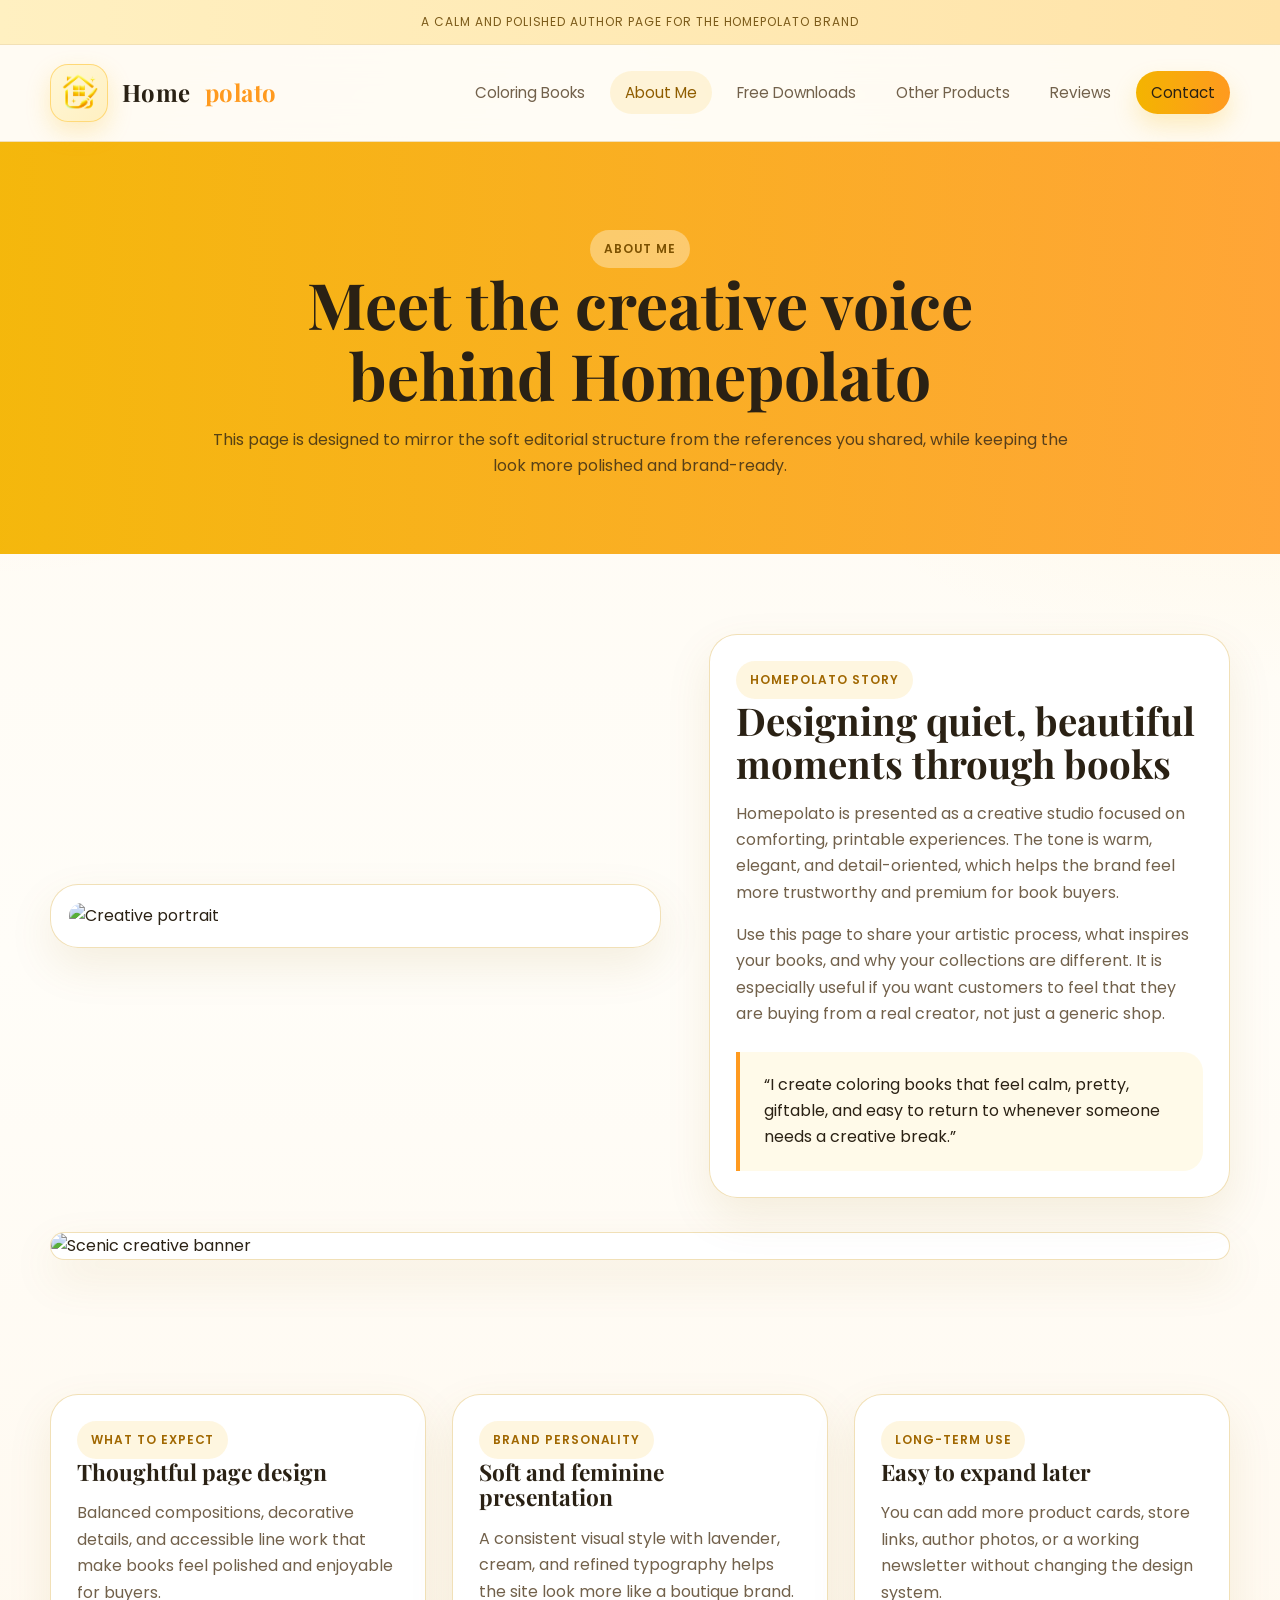
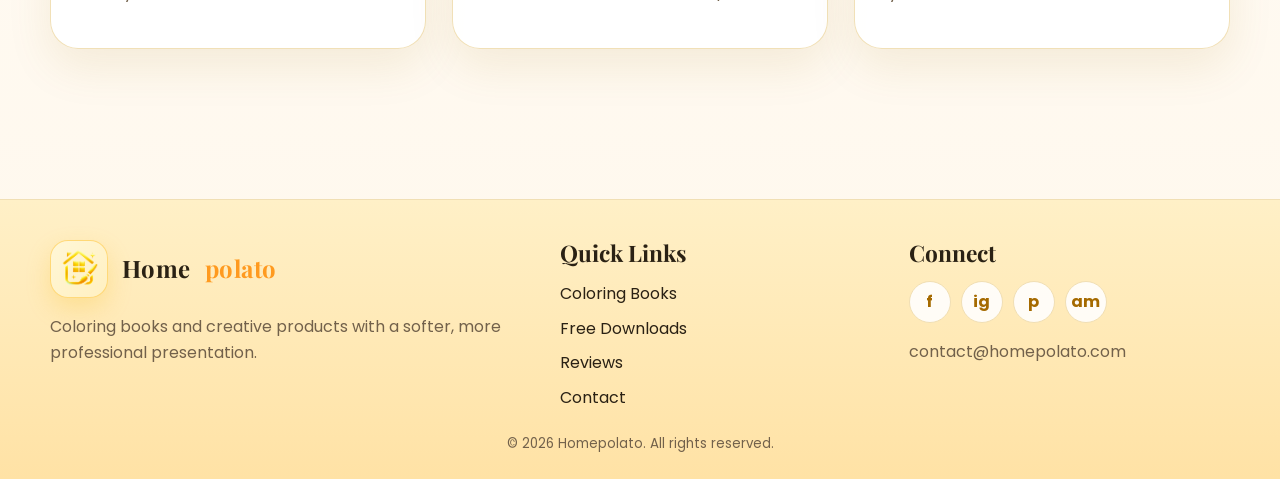
==== scrouce-web/about.html @ aead45a5 "upload_scrouce" ====
<!DOCTYPE html>
<html lang="en">
<head>
  <meta charset="UTF-8">
  <meta name="viewport" content="width=device-width, initial-scale=1.0">
  <title>Homepolato | About Me</title>
  <link rel="preconnect" href="https://fonts.googleapis.com">
  <link rel="preconnect" href="https://fonts.gstatic.com" crossorigin>
  <link href="https://fonts.googleapis.com/css2?family=Playfair+Display:wght@600;700&family=Poppins:wght@300;400;500;600;700&display=swap" rel="stylesheet">
  <link rel="stylesheet" href="style.css">
</head>
<body>
  <div class="topbar">A calm and polished author page for the Homepolato brand</div>
  <nav class="navbar"><div class="container nav-inner"><a href="index.html" class="logo"><div class="logo-badge">Logo</div>Home<span>polato</span></a><ul class="nav-links"><li><a href="index.html">Coloring Books</a></li><li><a href="about.html" class="active">About Me</a></li><li><a href="downloads.html">Free Downloads</a></li><li><a href="products.html">Other Products</a></li><li><a href="reviews.html">Reviews</a></li><li><a href="contact.html" class="btn-nav">Contact</a></li></ul></div></nav>

  <section class="page-hero">
    <div class="container page-title">
      <div class="eyebrow">About Me</div>
      <h1>Meet the creative voice behind Homepolato</h1>
      <p>This page is designed to mirror the soft editorial structure from the references you shared, while keeping the look more polished and brand-ready.</p>
    </div>
  </section>

  <section class="section">
    <div class="container two-col">
      <div class="hero-card"><img src="https://images.unsplash.com/photo-1494790108377-be9c29b29330?auto=format&fit=crop&w=1200&q=80" alt="Creative portrait"></div>
      <div class="panel page-intro">
        <div class="eyebrow">Homepolato Story</div>
        <h2>Designing quiet, beautiful moments through books</h2>
        <p>Homepolato is presented as a creative studio focused on comforting, printable experiences. The tone is warm, elegant, and detail-oriented, which helps the brand feel more trustworthy and premium for book buyers.</p>
        <p>Use this page to share your artistic process, what inspires your books, and why your collections are different. It is especially useful if you want customers to feel that they are buying from a real creator, not just a generic shop.</p>
        <div class="quote">“I create coloring books that feel calm, pretty, giftable, and easy to return to whenever someone needs a creative break.”</div>
      </div>
    </div>

    <div class="container" style="margin-top:32px;">
      <div class="feature-banner hero-card"><img src="https://images.unsplash.com/photo-1506744038136-46273834b3fb?auto=format&fit=crop&w=1600&q=80" alt="Scenic creative banner"></div>
    </div>
  </section>

  <section class="section">
    <div class="container grid-3">
      <div class="feature-card">
        <div class="eyebrow">What to expect</div>
        <h3>Thoughtful page design</h3>
        <p>Balanced compositions, decorative details, and accessible line work that make books feel polished and enjoyable for buyers.</p>
      </div>
      <div class="feature-card">
        <div class="eyebrow">Brand Personality</div>
        <h3>Soft and feminine presentation</h3>
        <p>A consistent visual style with lavender, cream, and refined typography helps the site look more like a boutique brand.</p>
      </div>
      <div class="feature-card">
        <div class="eyebrow">Long-term use</div>
        <h3>Easy to expand later</h3>
        <p>You can add more product cards, store links, author photos, or a working newsletter without changing the design system.</p>
      </div>
    </div>
  </section>

  <footer class="footer"><div class="container footer-grid"><div><a href="index.html" class="logo"><div class="logo-badge">Logo</div>Home<span>polato</span></a><p>Coloring books and creative products with a softer, more professional presentation.</p></div><div><h3>Quick Links</h3><div class="footer-links"><a href="index.html">Coloring Books</a><a href="downloads.html">Free Downloads</a><a href="reviews.html">Reviews</a><a href="contact.html">Contact</a></div></div><div><h3>Connect</h3><div class="socials"><a href="#">f</a><a href="#">ig</a><a href="#">p</a><a href="#">am</a></div><p>contact@homepolato.com</p></div></div><div class="container"><small>© 2026 Homepolato. All rights reserved.</small></div></footer>
</body>
</html>
---- scrouce-web/style.css ----
:root {
  --bg: #fffaf0;
  --bg-2: #fff3d6;
  --surface: rgba(255,255,255,0.94);
  --surface-soft: #fff0bf;
  --primary: #f4b400;
  --primary-2: #ff9a1f;
  --primary-3: #ffd766;
  --accent: #ffcf48;
  --text: #2a2114;
  --muted: #72614b;
  --border: #f1dfb4;
  --shadow: 0 18px 45px rgba(152, 103, 11, 0.10);
  --shadow-strong: 0 20px 50px rgba(152, 103, 11, 0.16);
  --radius-lg: 28px;
  --radius-md: 20px;
  --radius-sm: 14px;
  --container: 1180px;
}

* { box-sizing: border-box; }
html { scroll-behavior: smooth; }
body {
  margin: 0;
  font-family: 'Poppins', sans-serif;
  color: var(--text);
  background:
    radial-gradient(circle at top right, rgba(255, 204, 69, .16), transparent 28%),
    radial-gradient(circle at top left, rgba(255, 154, 31, .08), transparent 24%),
    linear-gradient(180deg, #fffaf1 0%, #fffdf8 46%, #fff7eb 100%);
  line-height: 1.65;
}
img { max-width: 100%; display: block; }
a { color: inherit; text-decoration: none; }

.container {
  width: min(calc(100% - 32px), var(--container));
  margin: 0 auto;
}

.topbar {
  background: linear-gradient(90deg, #fff0c1, #ffe3a8);
  color: #7c5b1a;
  font-size: 12px;
  text-align: center;
  padding: 12px 14px;
  letter-spacing: .08em;
  text-transform: uppercase;
  border-bottom: 1px solid rgba(241,223,180,.9);
}

.navbar {
  position: sticky;
  top: 0;
  z-index: 20;
  backdrop-filter: blur(16px);
  background: rgba(255, 252, 245, 0.88);
  border-bottom: 1px solid rgba(241,223,180,.92);
}

.nav-inner {
  min-height: 96px;
  display: flex;
  align-items: center;
  justify-content: space-between;
  gap: 24px;
}

.logo {
  display: flex;
  align-items: center;
  gap: 14px;
  font-family: 'Playfair Display', serif;
  font-size: 1.5rem;
  font-weight: 700;
  letter-spacing: .02em;
}
.logo-badge {
  width: 58px;
  height: 58px;
  border-radius: 18px;
  background: url('logo.png') center/contain no-repeat, linear-gradient(135deg, #fff7d7, #fff0c1);
  border: 1px solid rgba(255, 203, 76, .65);
  box-shadow: 0 10px 24px rgba(244, 180, 0, .22);
  color: transparent;
  font-size: 0;
  flex: 0 0 auto;
}
.logo span {
  color: var(--primary-2);
}

.nav-links {
  list-style: none;
  display: flex;
  align-items: center;
  gap: 10px;
  padding: 0;
  margin: 0;
  flex-wrap: wrap;
  justify-content: flex-end;
}
.nav-links a {
  padding: 11px 15px;
  font-size: 0.95rem;
  border-radius: 999px;
  color: var(--muted);
  transition: transform .22s ease, background-color .22s ease, color .22s ease, box-shadow .22s ease;
}
.nav-links a:hover,
.nav-links a.active {
  background: rgba(244,180,0,.12);
  color: #8f5d00;
  transform: translateY(-1px);
}
.nav-links .btn-nav {
  background: linear-gradient(90deg, var(--primary), var(--primary-2));
  color: #2a2114;
  box-shadow: 0 12px 24px rgba(244,180,0,.22);
}
.nav-links .btn-nav:hover,
.nav-links .btn-nav.active {
  background: linear-gradient(90deg, #ffce2f, #ffab36);
  color: #24180d;
}

.hero,
.page-hero {
  padding: 88px 0 58px;
}

.hero-grid,
.two-col {
  display: grid;
  grid-template-columns: 1.08fr .92fr;
  gap: 48px;
  align-items: center;
}

.eyebrow {
  display: inline-flex;
  align-items: center;
  gap: 10px;
  padding: 9px 14px;
  border-radius: 999px;
  background: rgba(244,180,0,.12);
  color: #a06700;
  font-size: 12px;
  text-transform: uppercase;
  letter-spacing: .08em;
  font-weight: 600;
}

h1, h2, h3, h4 {
  font-family: 'Playfair Display', serif;
  line-height: 1.12;
  margin: 0 0 16px;
}
h1 { font-size: clamp(2.5rem, 5vw, 4.7rem); }
h2 { font-size: clamp(1.9rem, 3vw, 2.8rem); }
h3 { font-size: 1.42rem; }

.lead {
  font-size: 1.08rem;
  color: var(--muted);
  max-width: 650px;
}

.hero-actions,
.inline-actions {
  display: flex;
  gap: 14px;
  flex-wrap: wrap;
  margin-top: 30px;
}

.btn,
.btn-primary,
.btn-secondary {
  display: inline-flex;
  align-items: center;
  justify-content: center;
  gap: 8px;
  padding: 14px 22px;
  border-radius: 999px;
  font-weight: 600;
  transition: transform .22s ease, box-shadow .22s ease, border-color .22s ease, background .22s ease;
  border: 1px solid transparent;
}
.btn-primary {
  color: #2a2114;
  background: linear-gradient(90deg, var(--primary), var(--primary-2));
  box-shadow: 0 16px 30px rgba(244,180,0,.24);
}
.btn-secondary,
.btn {
  border-color: var(--border);
  background: rgba(255,255,255,.85);
  color: var(--text);
}
.btn-primary:hover,
.btn-secondary:hover,
.btn:hover {
  transform: translateY(-3px);
  box-shadow: var(--shadow);
}

.hero-card,
.feature-card,
.form-card,
.panel,
.review-card,
.product-row,
.contact-card,
.book-card {
  background: var(--surface);
  border: 1px solid rgba(241,223,180,.95);
  box-shadow: var(--shadow);
  border-radius: var(--radius-lg);
  transition: transform .24s ease, box-shadow .24s ease, border-color .24s ease;
}
.hero-card:hover,
.feature-card:hover,
.form-card:hover,
.panel:hover,
.review-card:hover,
.product-row:hover,
.contact-card:hover,
.book-card:hover {
  transform: translateY(-6px);
  box-shadow: var(--shadow-strong);
  border-color: rgba(244,180,0,.45);
}

.hero-card {
  padding: 18px;
}
.hero-card img,
.rounded-img {
  width: 100%;
  border-radius: calc(var(--radius-lg) - 8px);
  object-fit: cover;
}

.metrics {
  display: grid;
  grid-template-columns: repeat(3, minmax(0, 1fr));
  gap: 18px;
  margin-top: 32px;
}
.metric {
  padding: 20px;
  border-radius: var(--radius-md);
  background: rgba(255,255,255,.80);
  border: 1px solid var(--border);
  box-shadow: 0 12px 30px rgba(152,103,11,.06);
}
.metric strong {
  display: block;
  font-size: 1.6rem;
  color: #c07b00;
}
.metric span { color: var(--muted); font-size: .95rem; }

.section {
  padding: 42px 0 92px;
}
.section-head {
  text-align: center;
  max-width: 780px;
  margin: 0 auto 40px;
}
.section-head p { color: var(--muted); margin: 0; }

.book-grid,
.grid-3,
.review-grid,
.contact-grid {
  display: grid;
  gap: 26px;
}
.book-grid { grid-template-columns: repeat(3, minmax(0, 1fr)); }
.grid-3 { grid-template-columns: repeat(3, minmax(0, 1fr)); }
.review-grid { grid-template-columns: repeat(3, minmax(0, 1fr)); }
.contact-grid { grid-template-columns: 1fr 1.1fr; align-items: start; }

.book-card {
  overflow: hidden;
}
.book-cover {
  aspect-ratio: 4 / 5;
  object-fit: cover;
}
.book-content,
.panel,
.review-card,
.contact-card,
.form-card,
.feature-card,
.product-row {
  padding: 26px;
}
.book-content p,
.panel p,
.review-card p,
.contact-card p,
.feature-card p,
.product-copy p,
.muted,
.page-intro p,
.list li,
.footer p {
  color: var(--muted);
}
.price-row {
  display: flex;
  justify-content: flex-end;
  align-items: center;
  gap: 12px;
  margin-top: 20px;
}
.price { display: none; }
.tag {
  display: inline-block;
  padding: 7px 12px;
  border-radius: 999px;
  background: linear-gradient(90deg, #fff5cf, #ffeab0);
  color: #996100;
  font-size: .82rem;
  font-weight: 600;
  margin-bottom: 12px;
  border: 1px solid rgba(244,180,0,.2);
}

.feature-banner {
  margin-top: 34px;
  padding: 0;
  overflow: hidden;
}
.feature-banner img {
  width: 100%;
  max-height: 330px;
  object-fit: cover;
}

.product-list {
  display: grid;
  gap: 24px;
}
.product-row {
  display: grid;
  grid-template-columns: 240px 1fr;
  gap: 26px;
  align-items: center;
}
.product-row img {
  width: 100%;
  aspect-ratio: 4 / 5;
  object-fit: cover;
  border-radius: var(--radius-md);
}

.list {
  margin: 0;
  padding-left: 20px;
}
.list li { margin-bottom: 10px; }

.quote {
  padding: 20px 24px;
  border-left: 4px solid var(--primary-2);
  background: rgba(255, 209, 77, .12);
  border-radius: 0 var(--radius-md) var(--radius-md) 0;
  margin-top: 24px;
}

.review-card .stars,
.stars {
  color: #d88a00;
  letter-spacing: .1em;
  font-size: 1rem;
  margin-bottom: 12px;
}
.author {
  display: block;
  margin-top: 14px;
  font-weight: 600;
  color: var(--text);
}

.newsletter {
  margin-top: 40px;
}
.form-card {
  max-width: 780px;
  margin: 0 auto;
  text-align: center;
}
.form-grid {
  display: grid;
  grid-template-columns: repeat(2, minmax(0, 1fr));
  gap: 14px;
  margin-top: 24px;
}
.form-grid .full { grid-column: 1 / -1; }
input, textarea, select {
  width: 100%;
  padding: 15px 16px;
  border-radius: 14px;
  border: 1px solid var(--border);
  background: #fffdf7;
  font: inherit;
  color: var(--text);
  transition: border-color .2s ease, box-shadow .2s ease, transform .2s ease;
}
input:focus, textarea:focus, select:focus {
  outline: none;
  border-color: rgba(244,180,0,.7);
  box-shadow: 0 0 0 4px rgba(244,180,0,.14);
}
textarea { min-height: 140px; resize: vertical; }
label {
  display: block;
  margin-bottom: 8px;
  font-weight: 600;
}
.form-note {
  font-size: .9rem;
  color: var(--muted);
  margin-top: 14px;
}

.contact-list {
  display: grid;
  gap: 16px;
  margin-top: 20px;
}
.contact-item {
  padding: 16px 18px;
  border-radius: var(--radius-md);
  background: rgba(255, 213, 92, .10);
  border: 1px solid rgba(255, 203, 76, .22);
}
.contact-item strong {
  display: block;
  margin-bottom: 6px;
}

.footer {
  margin-top: 58px;
  padding: 40px 0 24px;
  background: linear-gradient(180deg, #fff0c7 0%, #ffe2a5 100%);
  border-top: 1px solid var(--border);
}
.footer-grid {
  display: grid;
  grid-template-columns: 1.2fr .8fr .8fr;
  gap: 28px;
  align-items: start;
}
.footer-links {
  display: grid;
  gap: 8px;
}
.footer small {
  display: block;
  margin-top: 22px;
  color: var(--muted);
  text-align: center;
}
.socials {
  display: flex;
  gap: 10px;
  flex-wrap: wrap;
}
.socials a {
  width: 42px;
  height: 42px;
  border-radius: 50%;
  display: grid;
  place-items: center;
  background: rgba(255,255,255,.88);
  border: 1px solid var(--border);
  color: #a56a00;
  font-weight: 700;
  transition: transform .2s ease, box-shadow .2s ease;
}
.socials a:hover {
  transform: translateY(-3px);
  box-shadow: 0 10px 20px rgba(152,103,11,.12);
}

.page-hero {
  background: linear-gradient(90deg, rgba(244,180,0,.95), rgba(255,154,31,.88));
  color: #2a2114;
  margin-bottom: 38px;
}
.page-hero p { color: rgba(42,33,20,.78); }
.page-title { text-align: center; max-width: 860px; }
.page-title .eyebrow {
  background: rgba(255,255,255,.34);
  color: #7c5100;
}

@media (max-width: 980px) {
  .hero-grid,
  .two-col,
  .contact-grid,
  .product-row,
  .footer-grid,
  .book-grid,
  .grid-3,
  .review-grid,
  .form-grid {
    grid-template-columns: 1fr;
  }
  .nav-inner { padding: 16px 0; align-items: flex-start; }
  .navbar { position: static; }
  .nav-inner, .nav-links { flex-direction: column; }
  .nav-links { align-items: flex-start; width: 100%; }
  .metrics { grid-template-columns: 1fr; }
  .hero, .page-hero { padding-top: 48px; }
  .section { padding: 34px 0 78px; }
}
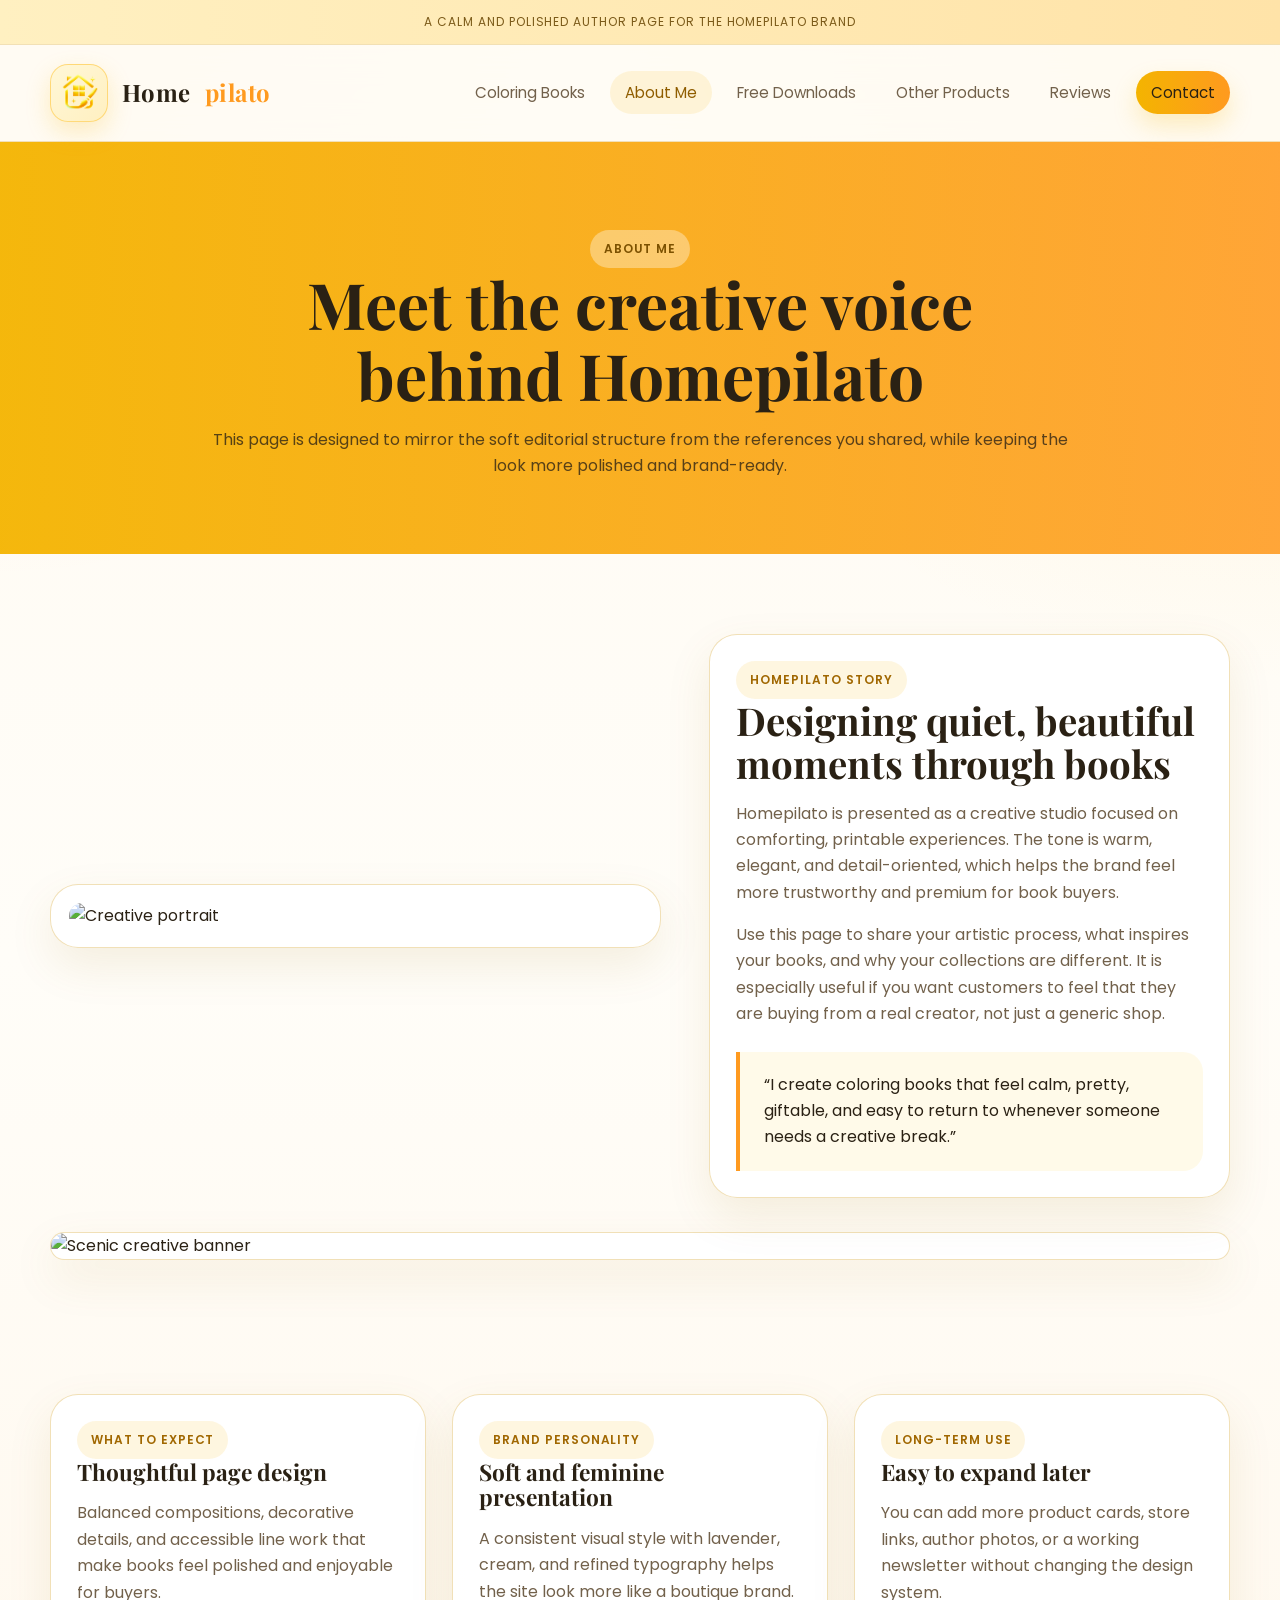
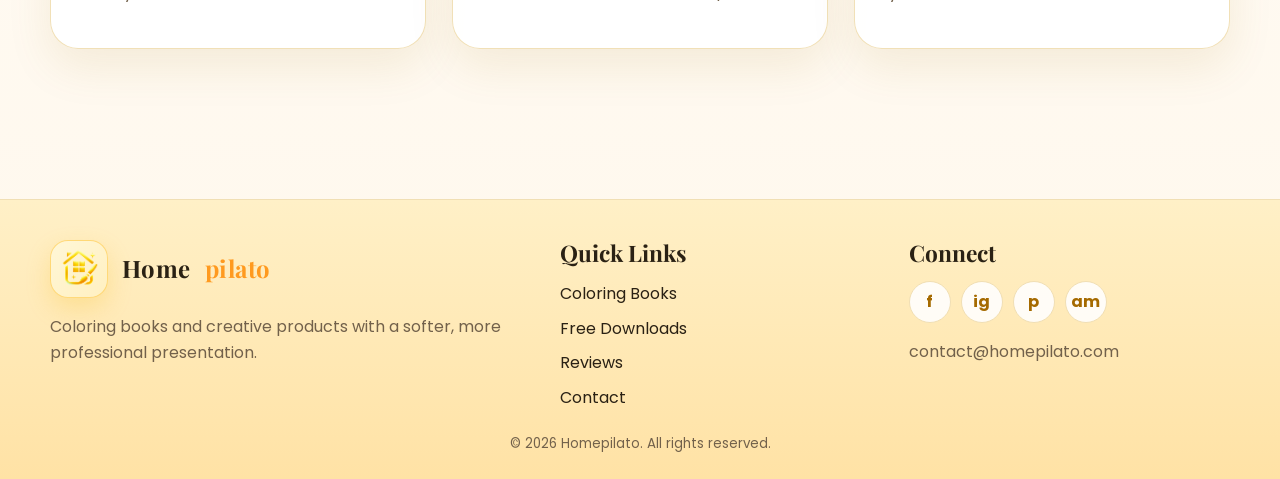
==== commit c504cd03: "Rename Homepolato content to Homepilato" ====
--- a/scrouce-web/about.html
+++ b/scrouce-web/about.html
@@ -3,20 +3,20 @@
 <head>
   <meta charset="UTF-8">
   <meta name="viewport" content="width=device-width, initial-scale=1.0">
-  <title>Homepolato | About Me</title>
+  <title>Homepilato | About Me</title>
   <link rel="preconnect" href="https://fonts.googleapis.com">
   <link rel="preconnect" href="https://fonts.gstatic.com" crossorigin>
   <link href="https://fonts.googleapis.com/css2?family=Playfair+Display:wght@600;700&family=Poppins:wght@300;400;500;600;700&display=swap" rel="stylesheet">
   <link rel="stylesheet" href="style.css">
 </head>
 <body>
-  <div class="topbar">A calm and polished author page for the Homepolato brand</div>
-  <nav class="navbar"><div class="container nav-inner"><a href="index.html" class="logo"><div class="logo-badge">Logo</div>Home<span>polato</span></a><ul class="nav-links"><li><a href="index.html">Coloring Books</a></li><li><a href="about.html" class="active">About Me</a></li><li><a href="downloads.html">Free Downloads</a></li><li><a href="products.html">Other Products</a></li><li><a href="reviews.html">Reviews</a></li><li><a href="contact.html" class="btn-nav">Contact</a></li></ul></div></nav>
+  <div class="topbar">A calm and polished author page for the Homepilato brand</div>
+  <nav class="navbar"><div class="container nav-inner"><a href="index.html" class="logo"><div class="logo-badge">Logo</div>Home<span>pilato</span></a><ul class="nav-links"><li><a href="index.html">Coloring Books</a></li><li><a href="about.html" class="active">About Me</a></li><li><a href="downloads.html">Free Downloads</a></li><li><a href="products.html">Other Products</a></li><li><a href="reviews.html">Reviews</a></li><li><a href="contact.html" class="btn-nav">Contact</a></li></ul></div></nav>
 
   <section class="page-hero">
     <div class="container page-title">
       <div class="eyebrow">About Me</div>
-      <h1>Meet the creative voice behind Homepolato</h1>
+      <h1>Meet the creative voice behind Homepilato</h1>
       <p>This page is designed to mirror the soft editorial structure from the references you shared, while keeping the look more polished and brand-ready.</p>
     </div>
   </section>
@@ -25,9 +25,9 @@
     <div class="container two-col">
       <div class="hero-card"><img src="https://images.unsplash.com/photo-1494790108377-be9c29b29330?auto=format&fit=crop&w=1200&q=80" alt="Creative portrait"></div>
       <div class="panel page-intro">
-        <div class="eyebrow">Homepolato Story</div>
+        <div class="eyebrow">Homepilato Story</div>
         <h2>Designing quiet, beautiful moments through books</h2>
-        <p>Homepolato is presented as a creative studio focused on comforting, printable experiences. The tone is warm, elegant, and detail-oriented, which helps the brand feel more trustworthy and premium for book buyers.</p>
+        <p>Homepilato is presented as a creative studio focused on comforting, printable experiences. The tone is warm, elegant, and detail-oriented, which helps the brand feel more trustworthy and premium for book buyers.</p>
         <p>Use this page to share your artistic process, what inspires your books, and why your collections are different. It is especially useful if you want customers to feel that they are buying from a real creator, not just a generic shop.</p>
         <div class="quote">“I create coloring books that feel calm, pretty, giftable, and easy to return to whenever someone needs a creative break.”</div>
       </div>
@@ -58,6 +58,6 @@
     </div>
   </section>
 
-  <footer class="footer"><div class="container footer-grid"><div><a href="index.html" class="logo"><div class="logo-badge">Logo</div>Home<span>polato</span></a><p>Coloring books and creative products with a softer, more professional presentation.</p></div><div><h3>Quick Links</h3><div class="footer-links"><a href="index.html">Coloring Books</a><a href="downloads.html">Free Downloads</a><a href="reviews.html">Reviews</a><a href="contact.html">Contact</a></div></div><div><h3>Connect</h3><div class="socials"><a href="#">f</a><a href="#">ig</a><a href="#">p</a><a href="#">am</a></div><p>contact@homepolato.com</p></div></div><div class="container"><small>© 2026 Homepolato. All rights reserved.</small></div></footer>
+  <footer class="footer"><div class="container footer-grid"><div><a href="index.html" class="logo"><div class="logo-badge">Logo</div>Home<span>pilato</span></a><p>Coloring books and creative products with a softer, more professional presentation.</p></div><div><h3>Quick Links</h3><div class="footer-links"><a href="index.html">Coloring Books</a><a href="downloads.html">Free Downloads</a><a href="reviews.html">Reviews</a><a href="contact.html">Contact</a></div></div><div><h3>Connect</h3><div class="socials"><a href="#">f</a><a href="#">ig</a><a href="#">p</a><a href="#">am</a></div><p>contact@homepilato.com</p></div></div><div class="container"><small>© 2026 Homepilato. All rights reserved.</small></div></footer>
 </body>
 </html>
